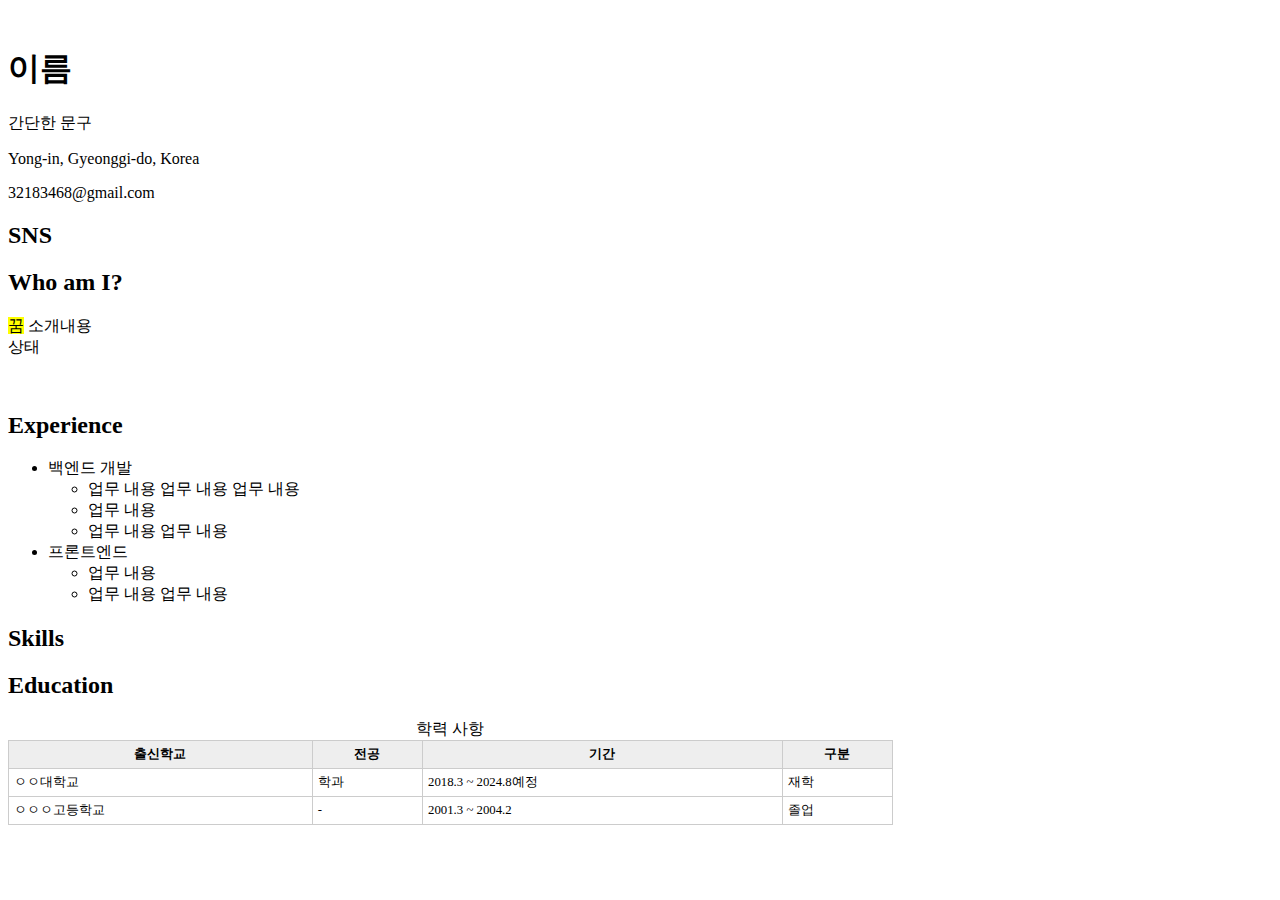
==== index.html @ 64147bea "Add index.html" ====
<!doctype html>
<html lang="ko">
<head>
<title>온라인 프로필</title>
<meta charset="utf-8">
<link rel="stylesheet" href="css/style.css">
<style>
table {
	width: 70%; /* 표의 너비 */
	border: 1px solid #222; /* 1픽셀짜리 표 테두리 */
	border-collapse: collapse; /* 중복되는 표와 셀의 테두리를 한 줄로 표시 */
}

thead {
	background: #eee; /* 제목 행의 배경 색 */
}

th, td {
	border: 1px solid #ccc; /* 1픽셀짜리 셀 테두리 */
	padding: 5px; /* 셀 테두리와 셀 내용 사이의 여백(패딩) */
	font-size: 0.8em; /* 셀의 글자 크기 */
}
</style>
</head>
<body>
	<div id="container">
		<!-- 사이드바 -->
		<aside>
			<div id="namecard">
				<img src="images/pf.jpg" alt="">
				<h1>이름</h1>
				<p>간단한 문구</p>
			</div>
			<div id="detail">
				<p>Yong-in, Gyeonggi-do, Korea</p>
				<p>32183468@gmail.com</p>
			</div>
			<div id="sns">
				<h2>SNS</h2>
			</div>
		</aside>
		<div id="main">


			<!-- 자기 소개 -->
			<section>
				<h2 class="subtitle">Who am I?</h2>
				<p>
					<mark>꿈</mark>
					소개내용 <br>상태
				</p>
			</section>

			​
			<!-- 공부 -->
			<section>
				<h2 class="subtitle">Experience</h2>
				<ul>
					<li>백엔드 개발
						<ul>
							<li>업무 내용 업무 내용 업무 내용</li>
							<li>업무 내용</li>
							<li>업무 내용 업무 내용</li>
						</ul>
					</li>
					<li>프론트엔드 
						<ul>
							<li>업무 내용</li>
							<li>업무 내용 업무 내용</li>
						</ul>
					</li>
				</ul>
			</section>


			<!-- 숙련도 -->
			<section>
				<h2 class="subtitle">Skills</h2>
			</section>


			<!-- 학력 -->
			<section>
				<h2 class="subtitle">Education</h2>
				<table>
					<caption>학력 사항</caption>
					<thead>
						<tr>
							<th>출신학교</th>
							<th>전공</th>
							<th>기간</th>
							<th>구분</th>
						</tr>
					</thead>
					<tbody>
						<tr>
							<td>ㅇㅇ대학교</td>
							<td>학과</td>
							<td>2018.3 ~ 2024.8예정</td>
							<td>재학</td>
						</tr>
						<tr>
							<td>ㅇㅇㅇ고등학교</td>
							<td>-</td>
							<td>2001.3 ~ 2004.2</td>
							<td>졸업</td>
						</tr>
					</tbody>
				</table>
			</section>
		</div>
	</div>
</body>
</html>
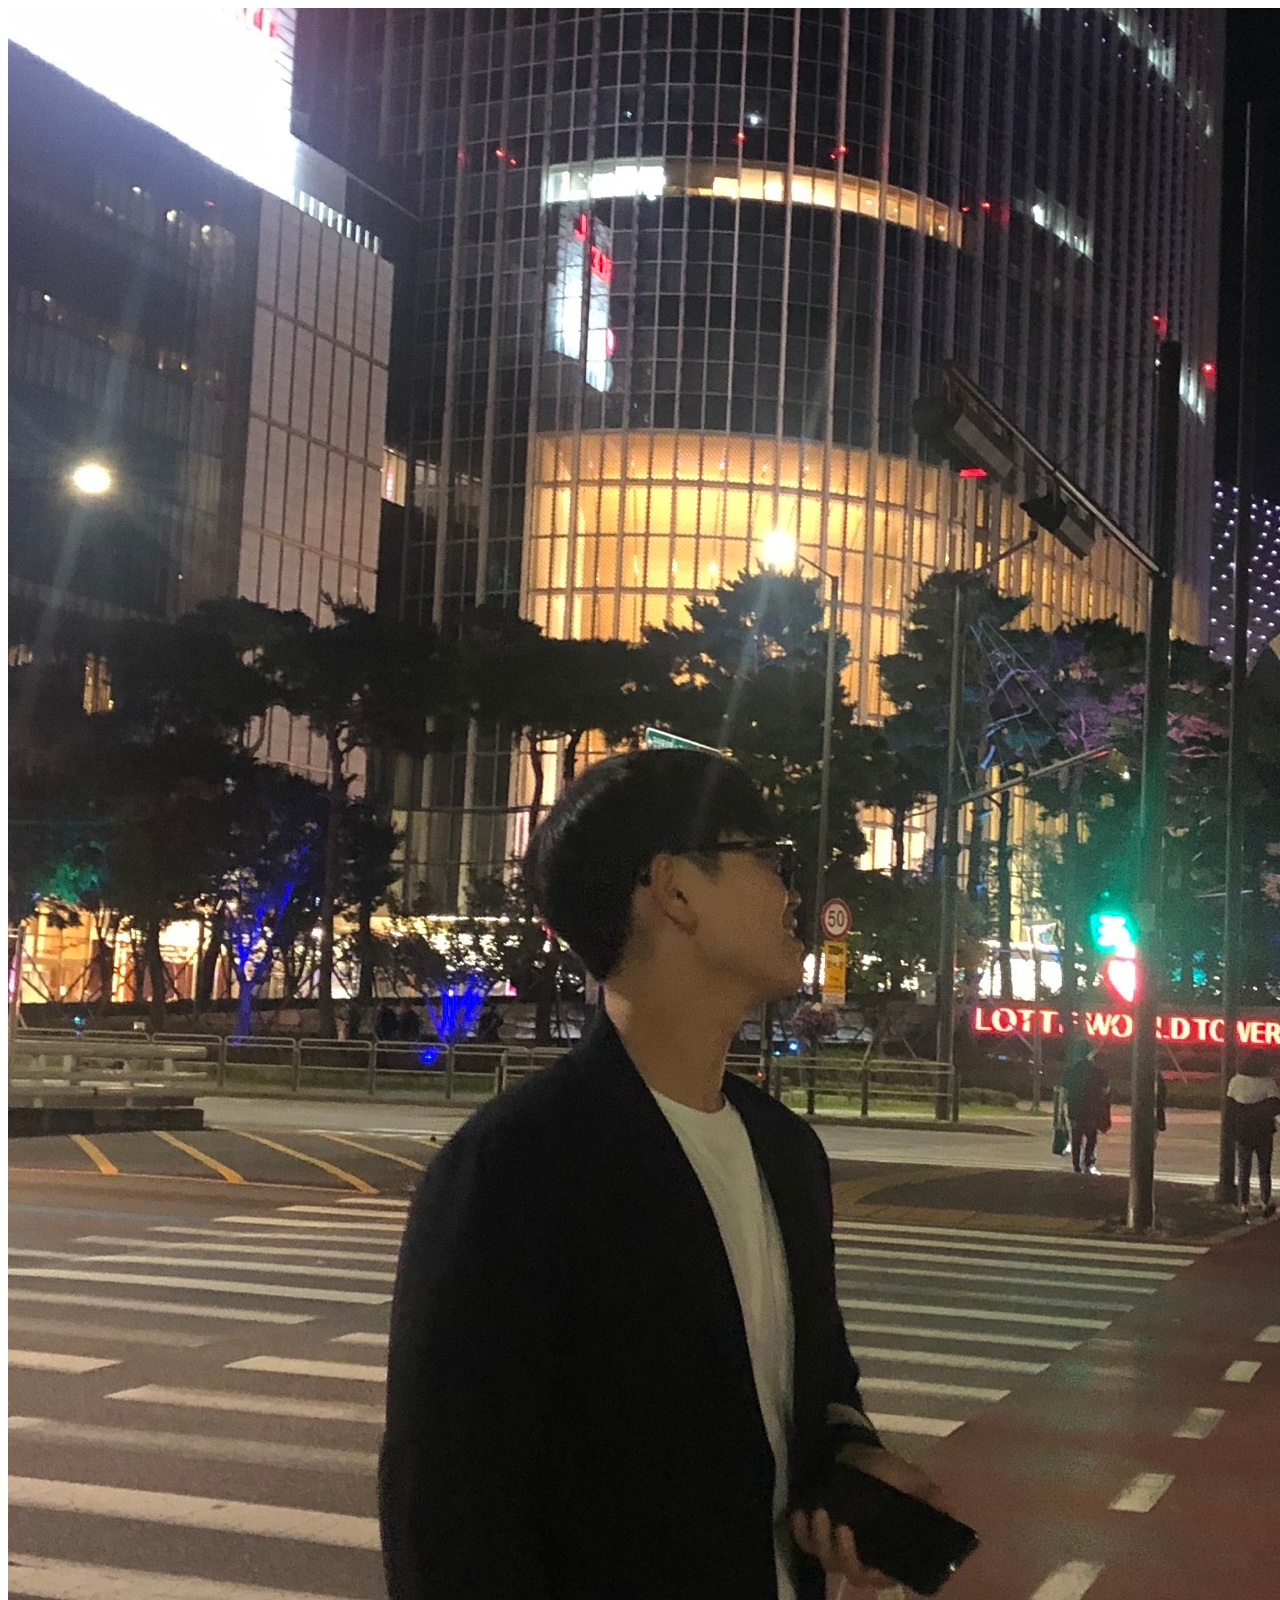
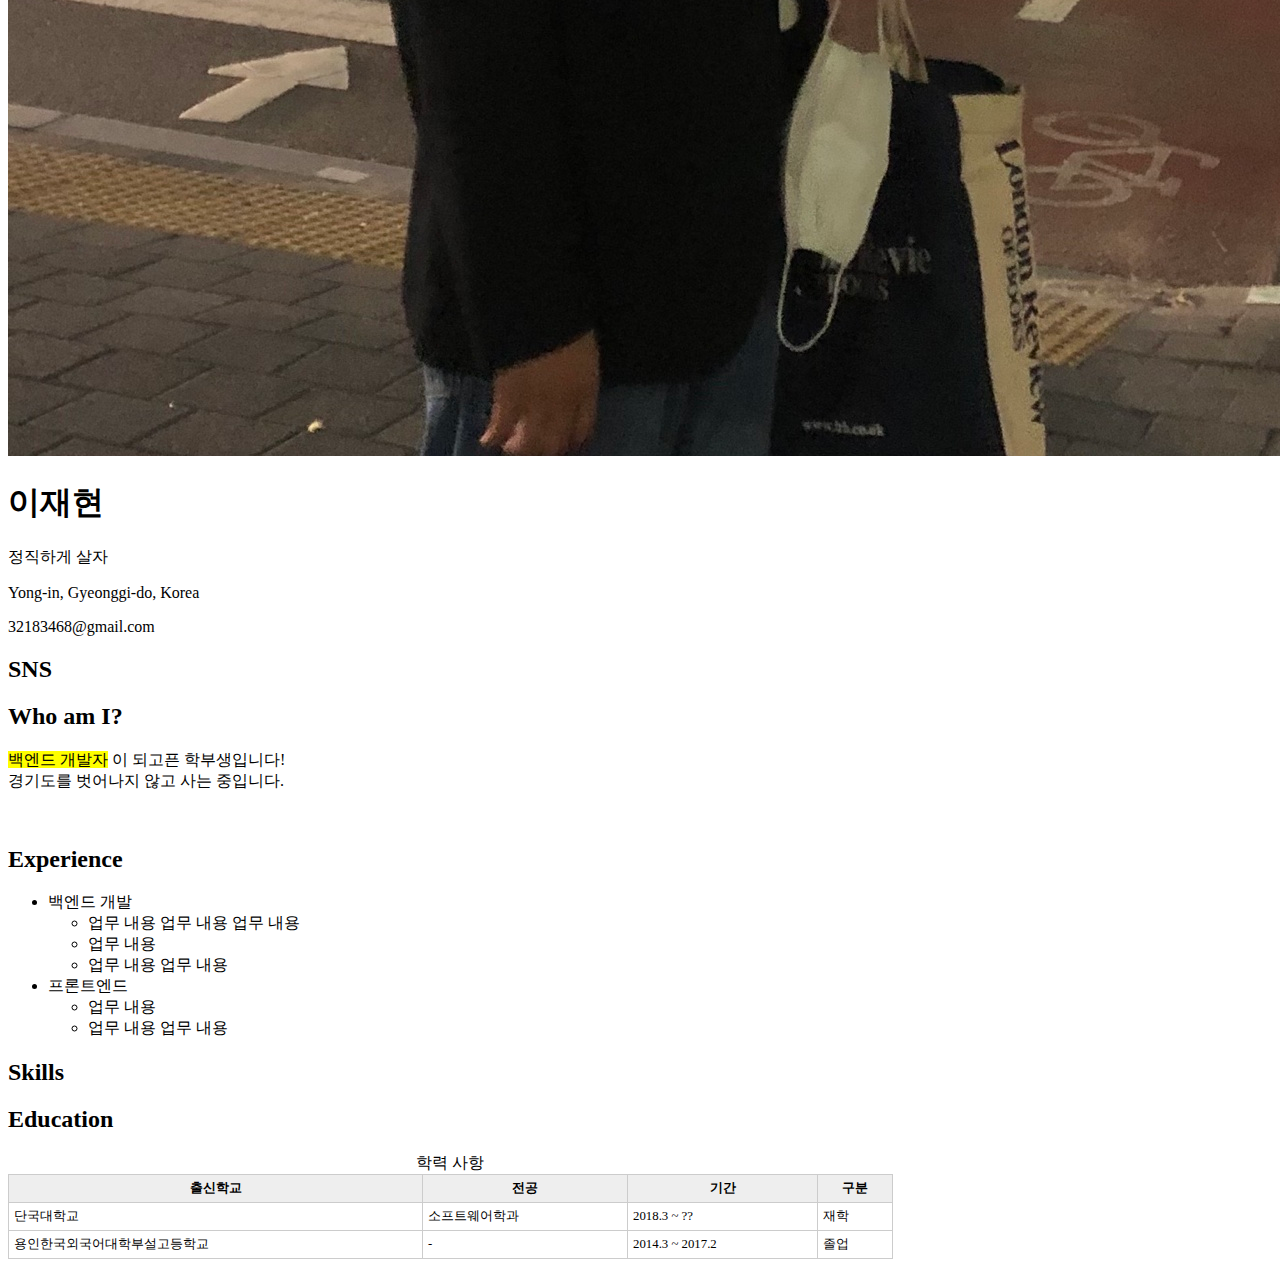
==== commit e552032b: "Change index.html" ====
--- a/index.html
+++ b/index.html
@@ -28,8 +28,8 @@
 		<aside>
 			<div id="namecard">
 				<img src="images/pf.jpg" alt="">
-				<h1>이름</h1>
-				<p>간단한 문구</p>
+				<h1>이재현</h1>
+				<p>정직하게 살자</p>
 			</div>
 			<div id="detail">
 				<p>Yong-in, Gyeonggi-do, Korea</p>
@@ -46,8 +46,8 @@
 			<section>
 				<h2 class="subtitle">Who am I?</h2>
 				<p>
-					<mark>꿈</mark>
-					소개내용 <br>상태
+					<mark>백엔드 개발자</mark>
+					이 되고픈 학부생입니다! <br>경기도를 벗어나지 않고 사는 중입니다.
 				</p>
 			</section>
 
@@ -94,15 +94,15 @@
 					</thead>
 					<tbody>
 						<tr>
-							<td>ㅇㅇ대학교</td>
-							<td>학과</td>
-							<td>2018.3 ~ 2024.8예정</td>
+							<td>단국대학교</td>
+							<td>소프트웨어학과</td>
+							<td>2018.3 ~ ??</td>
 							<td>재학</td>
 						</tr>
 						<tr>
-							<td>ㅇㅇㅇ고등학교</td>
+							<td>용인한국외국어대학부설고등학교</td>
 							<td>-</td>
-							<td>2001.3 ~ 2004.2</td>
+							<td>2014.3 ~ 2017.2</td>
 							<td>졸업</td>
 						</tr>
 					</tbody>
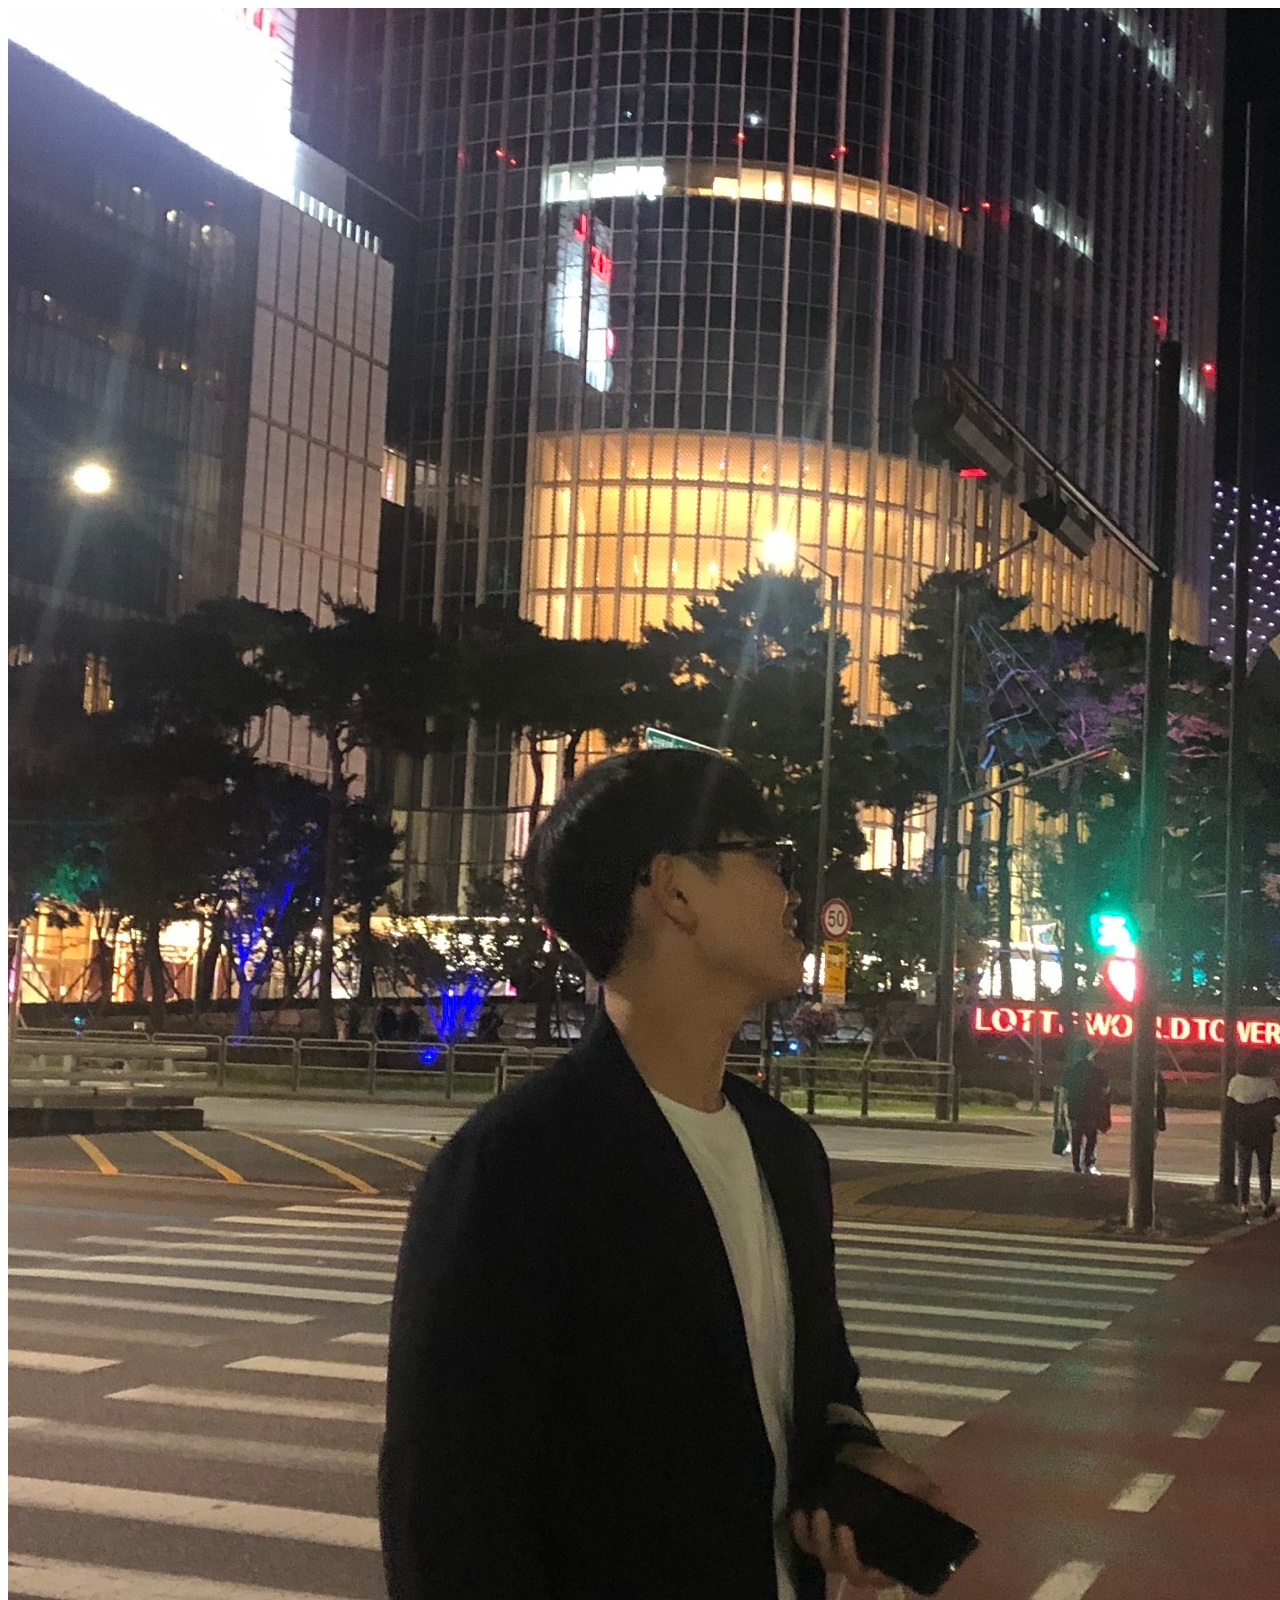
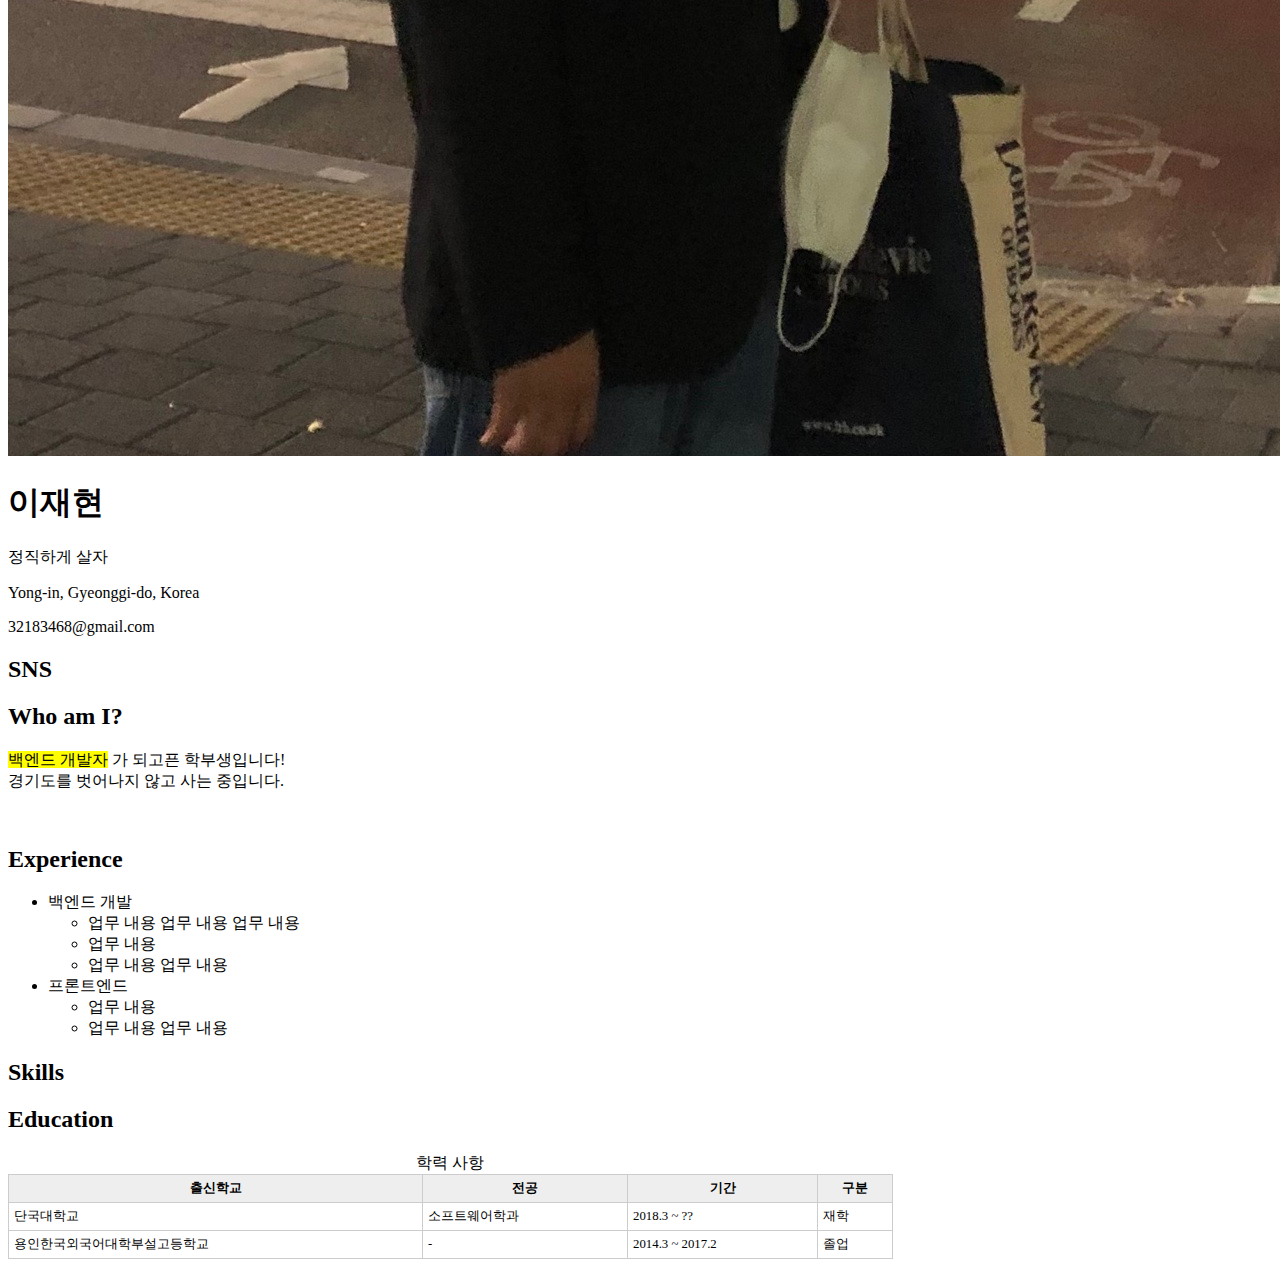
==== commit d5f4f5e9: "Change again index.html" ====
--- a/index.html
+++ b/index.html
@@ -47,7 +47,7 @@
 				<h2 class="subtitle">Who am I?</h2>
 				<p>
 					<mark>백엔드 개발자</mark>
-					이 되고픈 학부생입니다! <br>경기도를 벗어나지 않고 사는 중입니다.
+				가 되고픈 학부생입니다! <br>경기도를 벗어나지 않고 사는 중입니다.
 				</p>
 			</section>
 
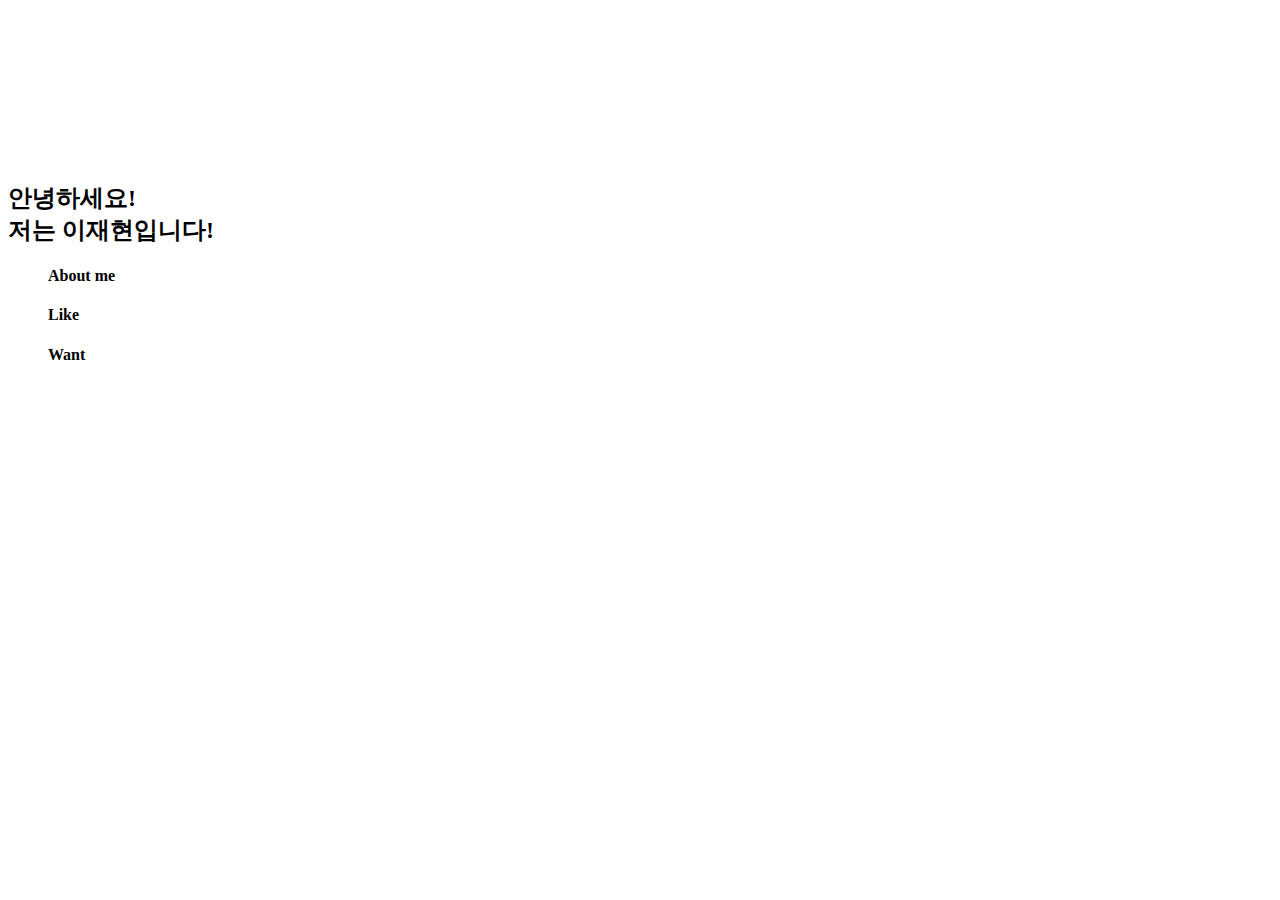
==== commit f55ce4f4: "Modify whole index.html" ====
--- a/index.html
+++ b/index.html
@@ -1,114 +1,25 @@
 <!doctype html>
 <html lang="ko">
-<head>
-<title>온라인 프로필</title>
-<meta charset="utf-8">
-<link rel="stylesheet" href="css/style.css">
-<style>
-table {
-	width: 70%; /* 표의 너비 */
-	border: 1px solid #222; /* 1픽셀짜리 표 테두리 */
-	border-collapse: collapse; /* 중복되는 표와 셀의 테두리를 한 줄로 표시 */
-}
-
-thead {
-	background: #eee; /* 제목 행의 배경 색 */
-}
-
-th, td {
-	border: 1px solid #ccc; /* 1픽셀짜리 셀 테두리 */
-	padding: 5px; /* 셀 테두리와 셀 내용 사이의 여백(패딩) */
-	font-size: 0.8em; /* 셀의 글자 크기 */
-}
-</style>
-</head>
-<body>
-	<div id="container">
-		<!-- 사이드바 -->
-		<aside>
-			<div id="namecard">
-				<img src="images/pf.jpg" alt="">
-				<h1>이재현</h1>
-				<p>정직하게 살자</p>
-			</div>
-			<div id="detail">
-				<p>Yong-in, Gyeonggi-do, Korea</p>
-				<p>32183468@gmail.com</p>
-			</div>
-			<div id="sns">
-				<h2>SNS</h2>
-			</div>
-		</aside>
-		<div id="main">
-
-
-			<!-- 자기 소개 -->
-			<section>
-				<h2 class="subtitle">Who am I?</h2>
-				<p>
-					<mark>백엔드 개발자</mark>
-				가 되고픈 학부생입니다! <br>경기도를 벗어나지 않고 사는 중입니다.
-				</p>
-			</section>
-
-			​
-			<!-- 공부 -->
-			<section>
-				<h2 class="subtitle">Experience</h2>
-				<ul>
-					<li>백엔드 개발
-						<ul>
-							<li>업무 내용 업무 내용 업무 내용</li>
-							<li>업무 내용</li>
-							<li>업무 내용 업무 내용</li>
-						</ul>
-					</li>
-					<li>프론트엔드 
-						<ul>
-							<li>업무 내용</li>
-							<li>업무 내용 업무 내용</li>
-						</ul>
-					</li>
-				</ul>
-			</section>
-
-
-			<!-- 숙련도 -->
-			<section>
-				<h2 class="subtitle">Skills</h2>
-			</section>
-
-
-			<!-- 학력 -->
-			<section>
-				<h2 class="subtitle">Education</h2>
-				<table>
-					<caption>학력 사항</caption>
-					<thead>
-						<tr>
-							<th>출신학교</th>
-							<th>전공</th>
-							<th>기간</th>
-							<th>구분</th>
-						</tr>
-					</thead>
-					<tbody>
-						<tr>
-							<td>단국대학교</td>
-							<td>소프트웨어학과</td>
-							<td>2018.3 ~ ??</td>
-							<td>재학</td>
-						</tr>
-						<tr>
-							<td>용인한국외국어대학부설고등학교</td>
-							<td>-</td>
-							<td>2014.3 ~ 2017.2</td>
-							<td>졸업</td>
-						</tr>
-					</tbody>
-				</table>
-			</section>
-		</div>
-	</div>
-</body>
-</html>+    <head>
+        <title>Lee Jaihyun</title>
+        <meta charset="utf-8">
+        <link rel="stylesheet" type="text/css" href="css/web.css" />
+    </head>
+    <body> 
+            <video autoplay loop muted>
+                <source src="video/IMG_1209.mp4" type="video/mp4">
+            </video>
+        <div class="logotext">
+            <h2>안녕하세요!
+                <br>저는 이재현입니다!</h2>
+            </div>
+            <div class="text">
+                <ul>
+                    <div class="li"><h4>About me</h4></div>
+                    <div class="li"><h4>Like</h4></div>
+                    <div class="li"><h4>Want</h4></div>
+                </ul>
+            </div>    
+    </body>
+</html>
+	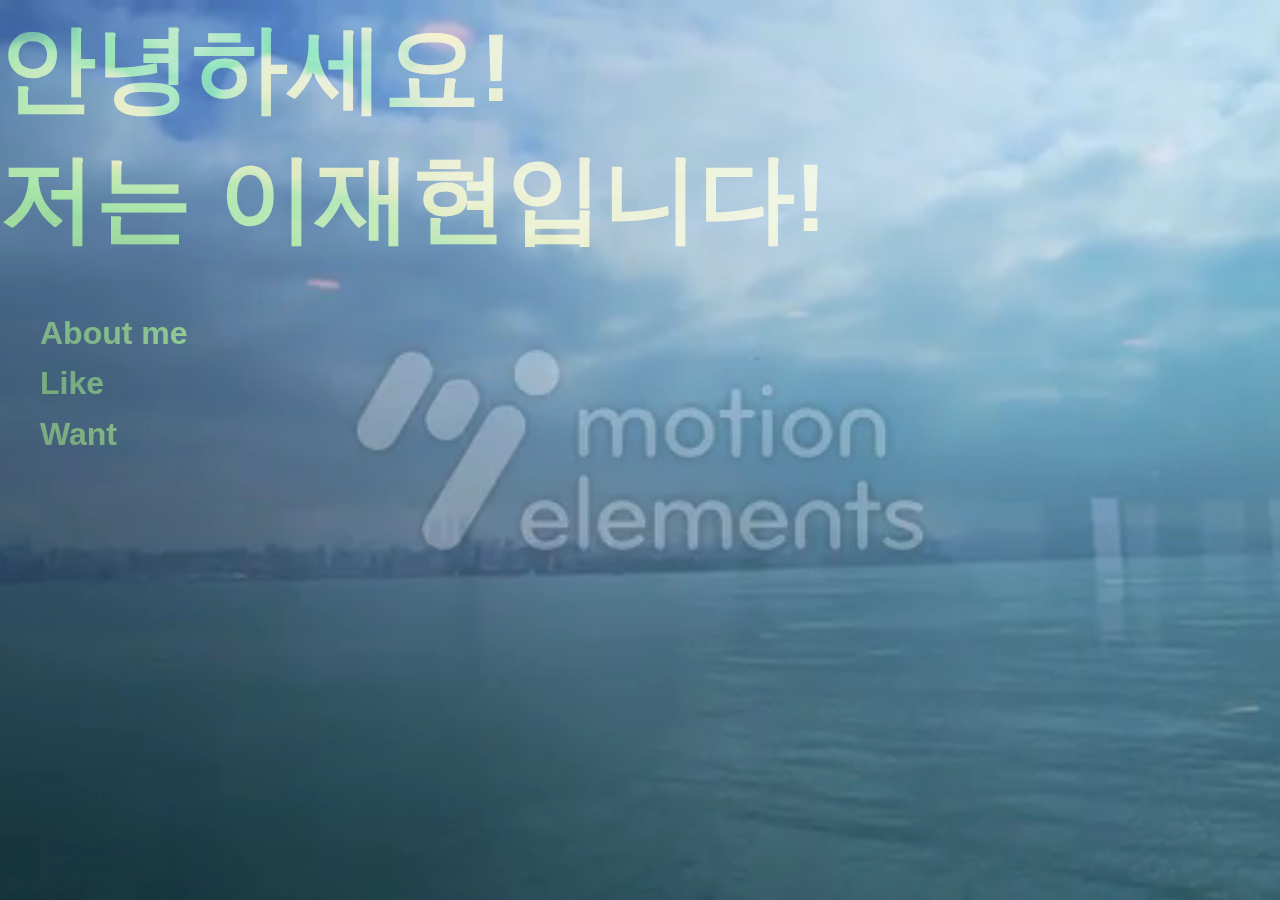
==== commit db1ea64a: "Add about_me files" ====
--- a/index.html
+++ b/index.html
@@ -15,9 +15,9 @@
             </div>
             <div class="text">
                 <ul>
-                    <div class="li"><h4>About me</h4></div>
-                    <div class="li"><h4>Like</h4></div>
-                    <div class="li"><h4>Want</h4></div>
+                    <div class="li"><a href="about_me.html"><h4>About me</h4></a></div>
+                    <div class="li"><a href="like.html"><h4>Like</h4></a></div>
+                    <div class="li"><a href="want.html"><h4>Want</h4></a></div>
                 </ul>
             </div>    
     </body>
--- a/css/web.css
+++ b/css/web.css
@@ -0,0 +1,69 @@
+@charset "utf-8";
+
+
+*{
+    box-sizing: border-box;
+}
+
+body{
+    margin: 0;
+    padding: 0;
+}
+
+
+video{
+    position: absolute;
+    top: 0;
+    left: 0;
+    width: 100%;
+    height: 100%;
+    object-fit: cover;
+    object-position: center;
+}
+
+.logotext{
+    height: 30vh;
+    display: flex;
+    align-items: center;
+    justify-content: default;
+}
+
+
+.text{
+    height: 60vh;
+    display: flex;
+    flex-direction: column;
+    align-items: flex-start;
+    justify-content: default;
+}
+
+
+
+.logotext h2{
+    @import url(//fonts.googleapis.com/earlyaccess/jejugothic.css);
+    font-family: 'Jeju Gothic', sans-serif;
+    font-size: 6em;
+    text-align: justify;
+    color: rgb(229, 229, 134);
+    z-index: 1;
+    mix-blend-mode: overlay;
+}
+
+
+.text h4{
+    @import url(//fonts.googleapis.com/earlyaccess/jejugothic.css);
+    font-family: 'Jeju Gothic', sans-serif;
+    font-size: 2em;
+    text-align: justify;
+    color: rgb(229, 229, 134);
+    z-index: 3;
+    mix-blend-mode: overlay;
+}
+
+.li {
+    line-height:50%
+}
+
+/* 링크에 언더바 사라지게 하는거*/
+a { text-decoration:none !important } 
+a:hover { text-decoration:none !important }